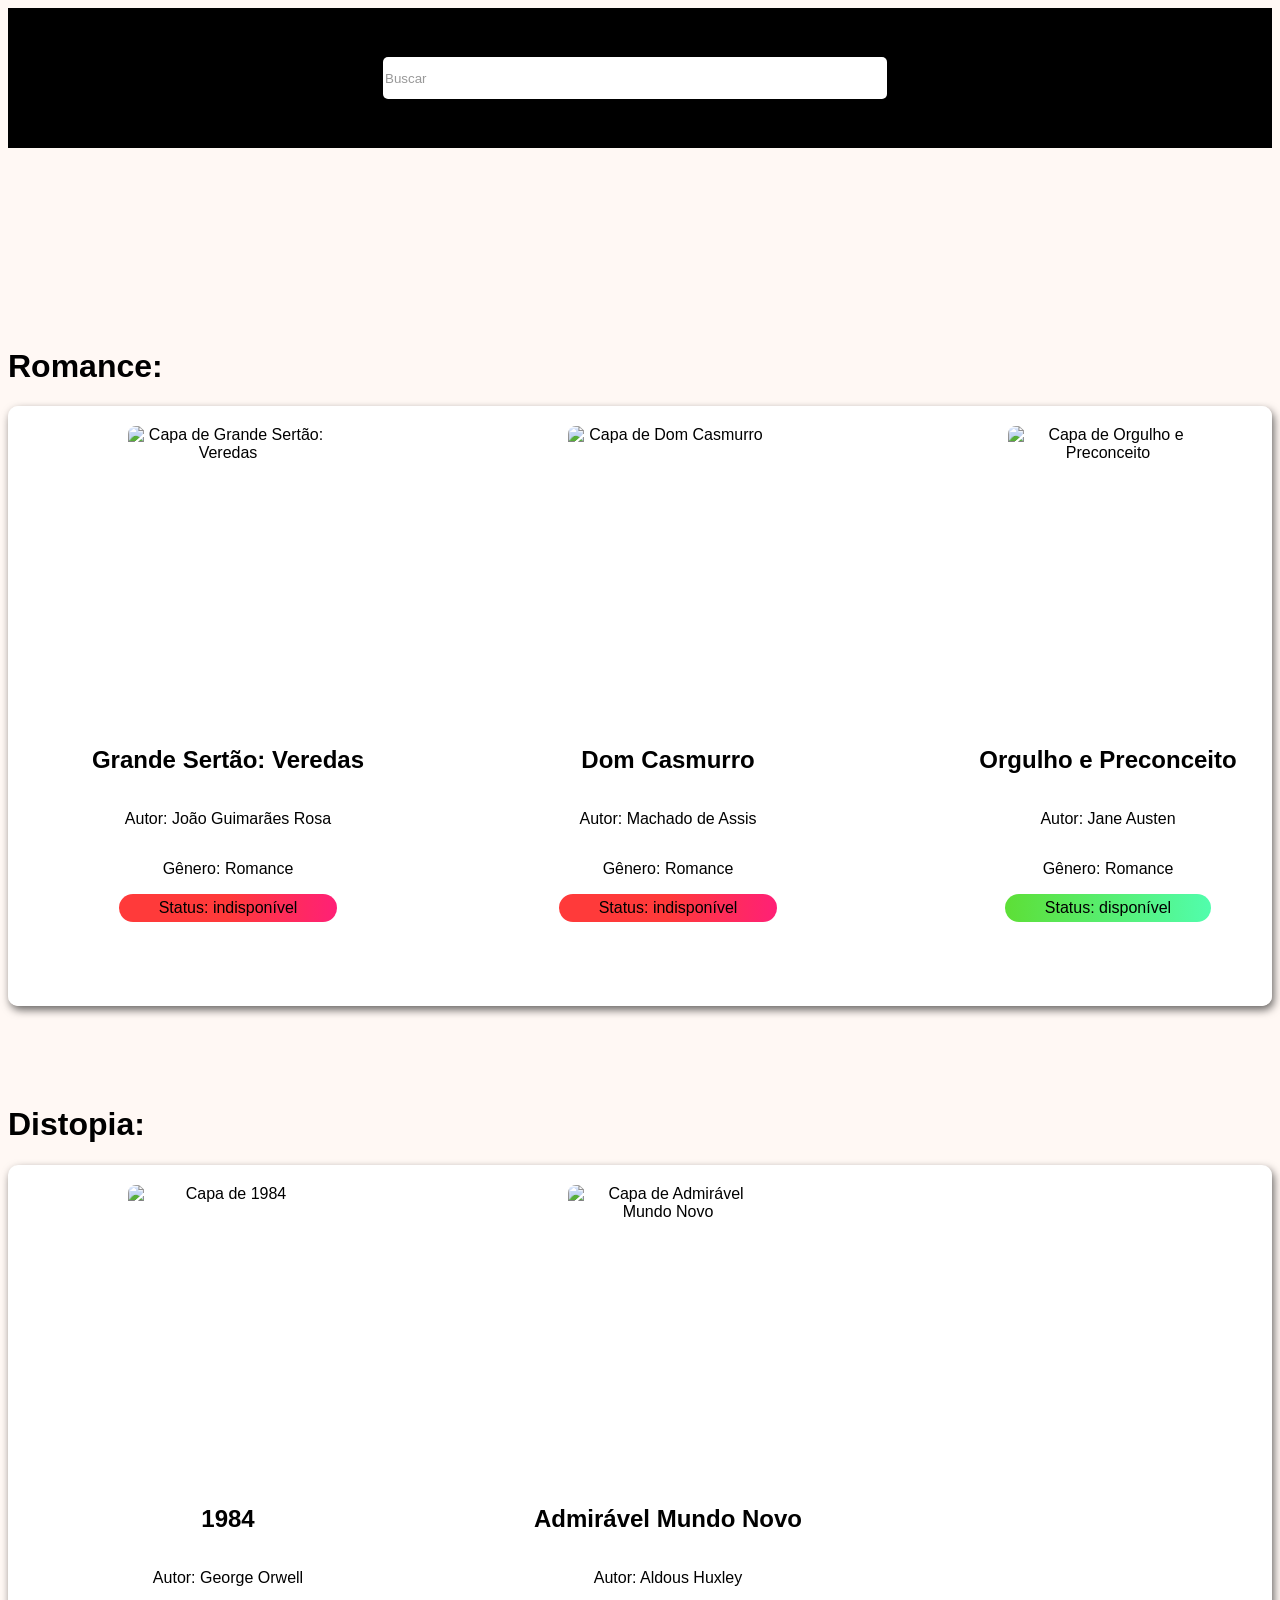
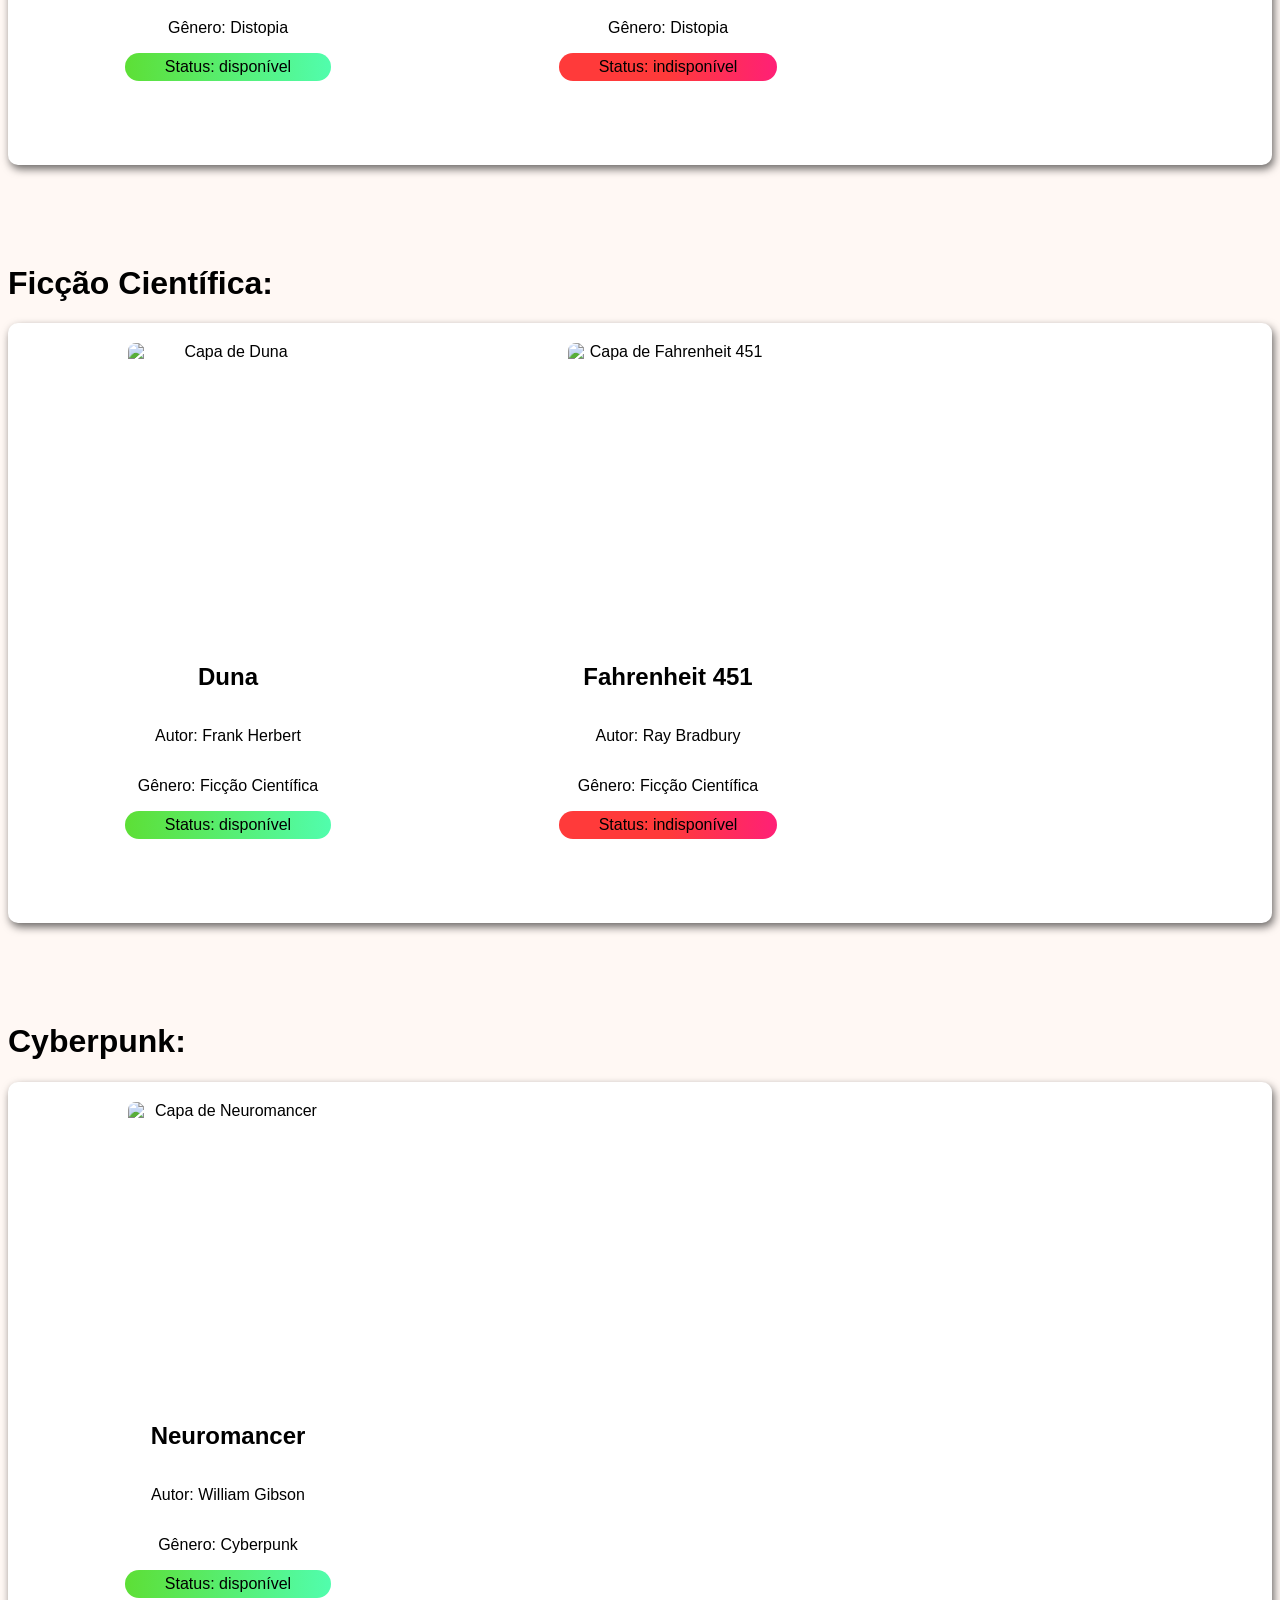
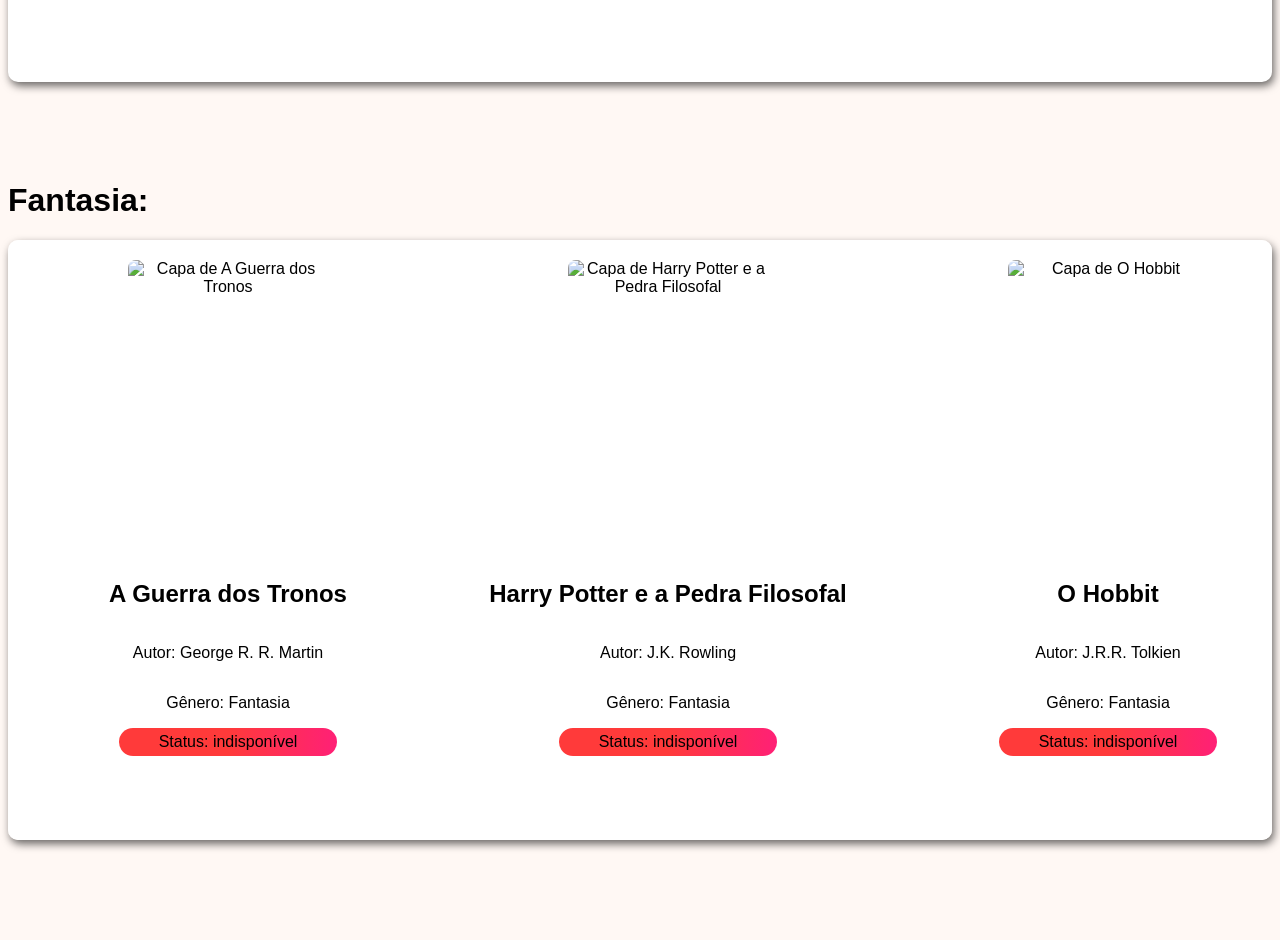
==== src/main/resources/static/pagina-inicial.html @ 563a9dd2 "Front-end da página inicial feita com banco de dados local" ====
<!DOCTYPE html>
<html lang="en">
<head>
    <meta charset="UTF-8">
    <meta name="viewport" content="width=device-width, initial-scale=1.0">
    <link rel="stylesheet" href="./css/styles_pagina-inicial.css" />
    <title>Página inicial</title>
</head>
<body>
    <header>
        <nav>
            <input type="text" id="pesquisar" placeholder="Buscar">
            
        </nav>
    </header>
    <ul id="resultados">

    </ul>

    <main></main>
    

    <script src="./scripts/script_pagina-inicial.js"></script>
</body>
</html>
---- src/main/resources/static/css/styles_pagina-inicial.css ----
body
{
    background-color: rgba(255, 225, 205, 0.212);
    font-family: Arial, sans-serif;
}
nav{
    background-color: black;
    display: flex;
    justify-content: center;
    align-items: center;
    padding: 20px;
    height: 100px;
}

input[type="text"] {
    height: 40px;
    width: 500px;
    border: none;
    border-radius: 5px;
    margin-right: 10px;
}
input[type="text"]:focus {
    outline: none;
}

input[type="text"]::placeholder {
    right: 10px;
    color: #999;
}

main
{
    margin-top: 200px;
}

.linhas
{
    background-color: white;
    height: 600px;
    margin-bottom: 100px;
    display: flex;
    scroll-behavior: smooth;
    overflow-x: auto;
    overflow-y: hidden;
    border-radius: 10px;
    box-shadow: 2px 4px 8px #00000096;
}

.quadrados
{
    min-width: 400px;
    height: 100%;
    padding: 20px;
    
    display: flex;
    flex-direction: column;  
    align-items: center;     
    text-align: center;
}

.icone-pesquisa
{
  object-fit: cover;
  cursor: pointer;
  border-radius: 8px;
  width: 200px;
  height: 300px;
  transition: transform ease-in-out .4s;
  transition: box-shadow ease-in-out .3s;
  
}

.icone-pesquisa:hover
{
  transform: scale(1.02);
  box-shadow: 2px 4px 8px #00000096;
}

span
{
    border-radius: 20px;
    background-image: linear-gradient(to right, rgb(93, 223, 54), rgb(81, 253, 173));
    
    padding: 5px 40px;
}
.resultados
{
    display: flex;
    flex-wrap: wrap;
    justify-content: center;
    margin-top: 20px;
}
.resultado-item
{
    background-color: rgb(238, 238, 238);
    border-radius: 10px;
    padding: 10px;
    margin: 10px;
    width: 200px;
    text-align: center;
    box-shadow: 2px 4px 8px #00000044;
    list-style-type: none;
}
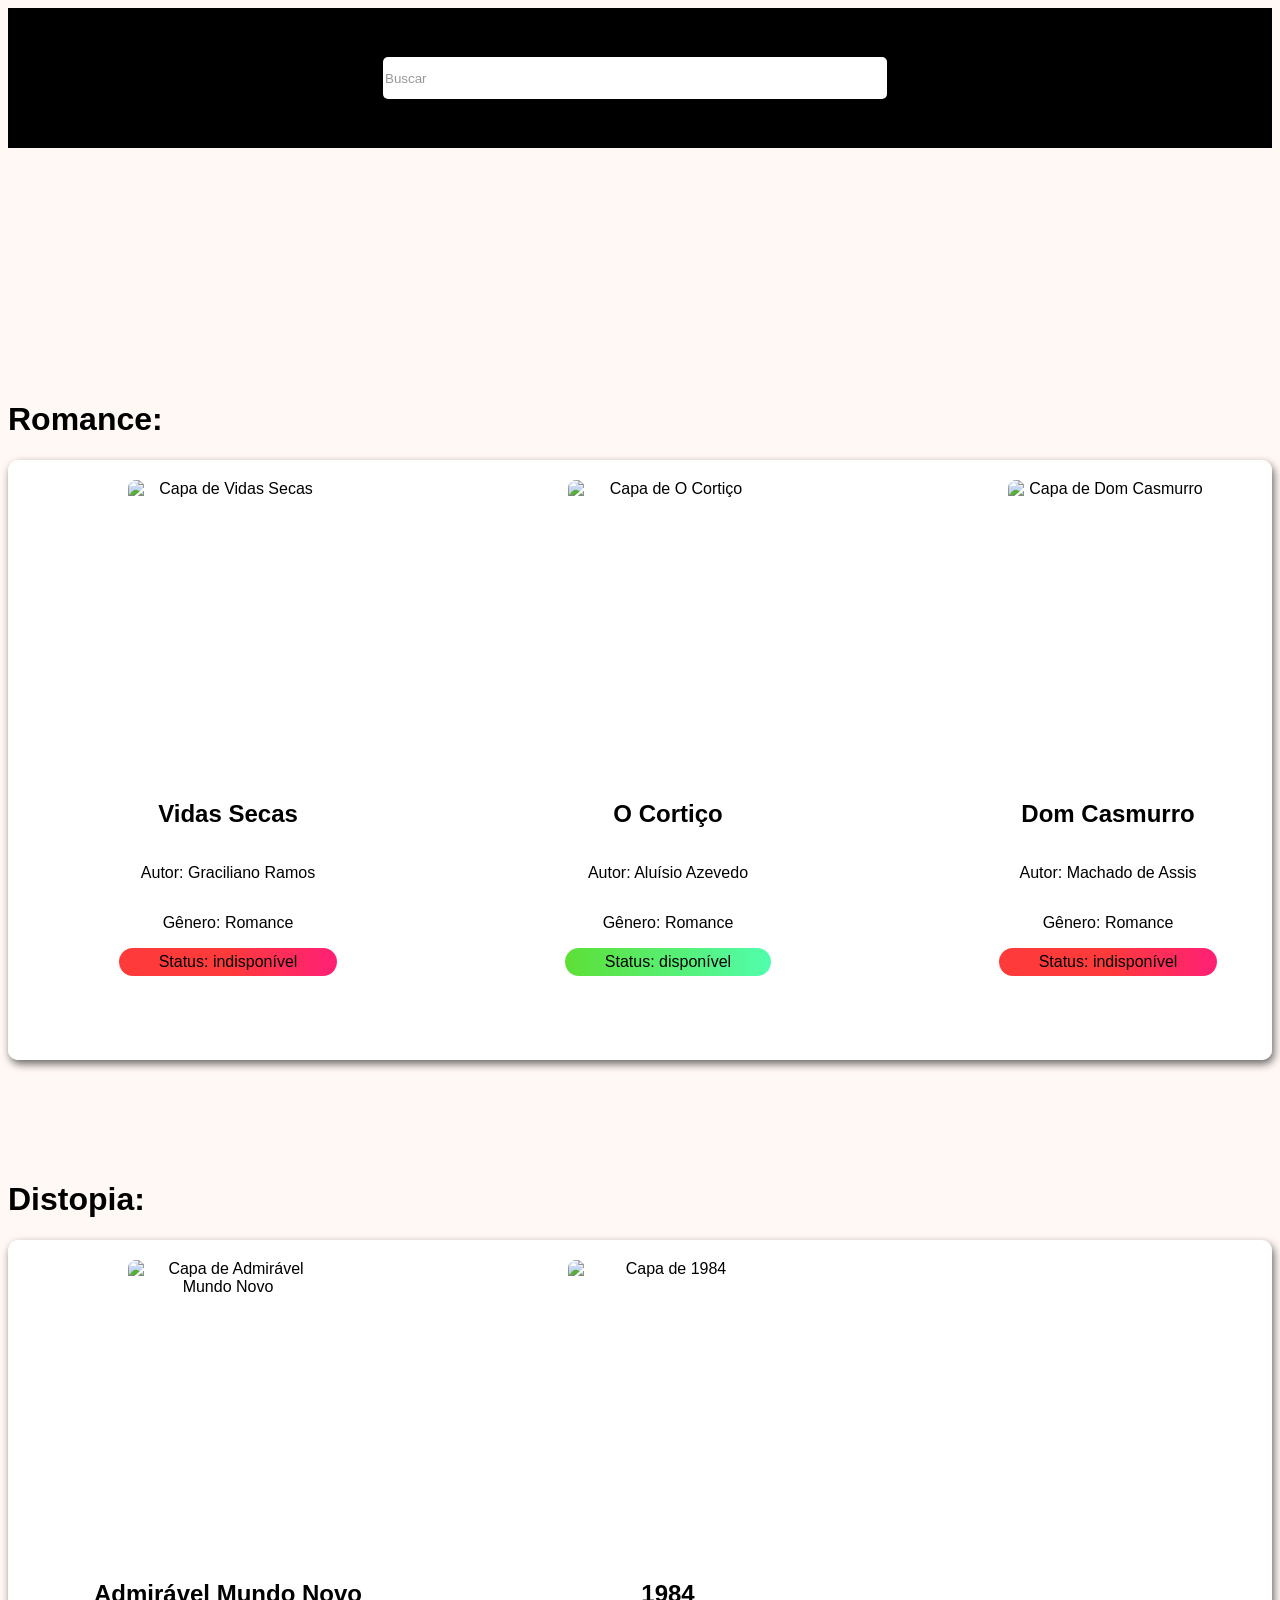
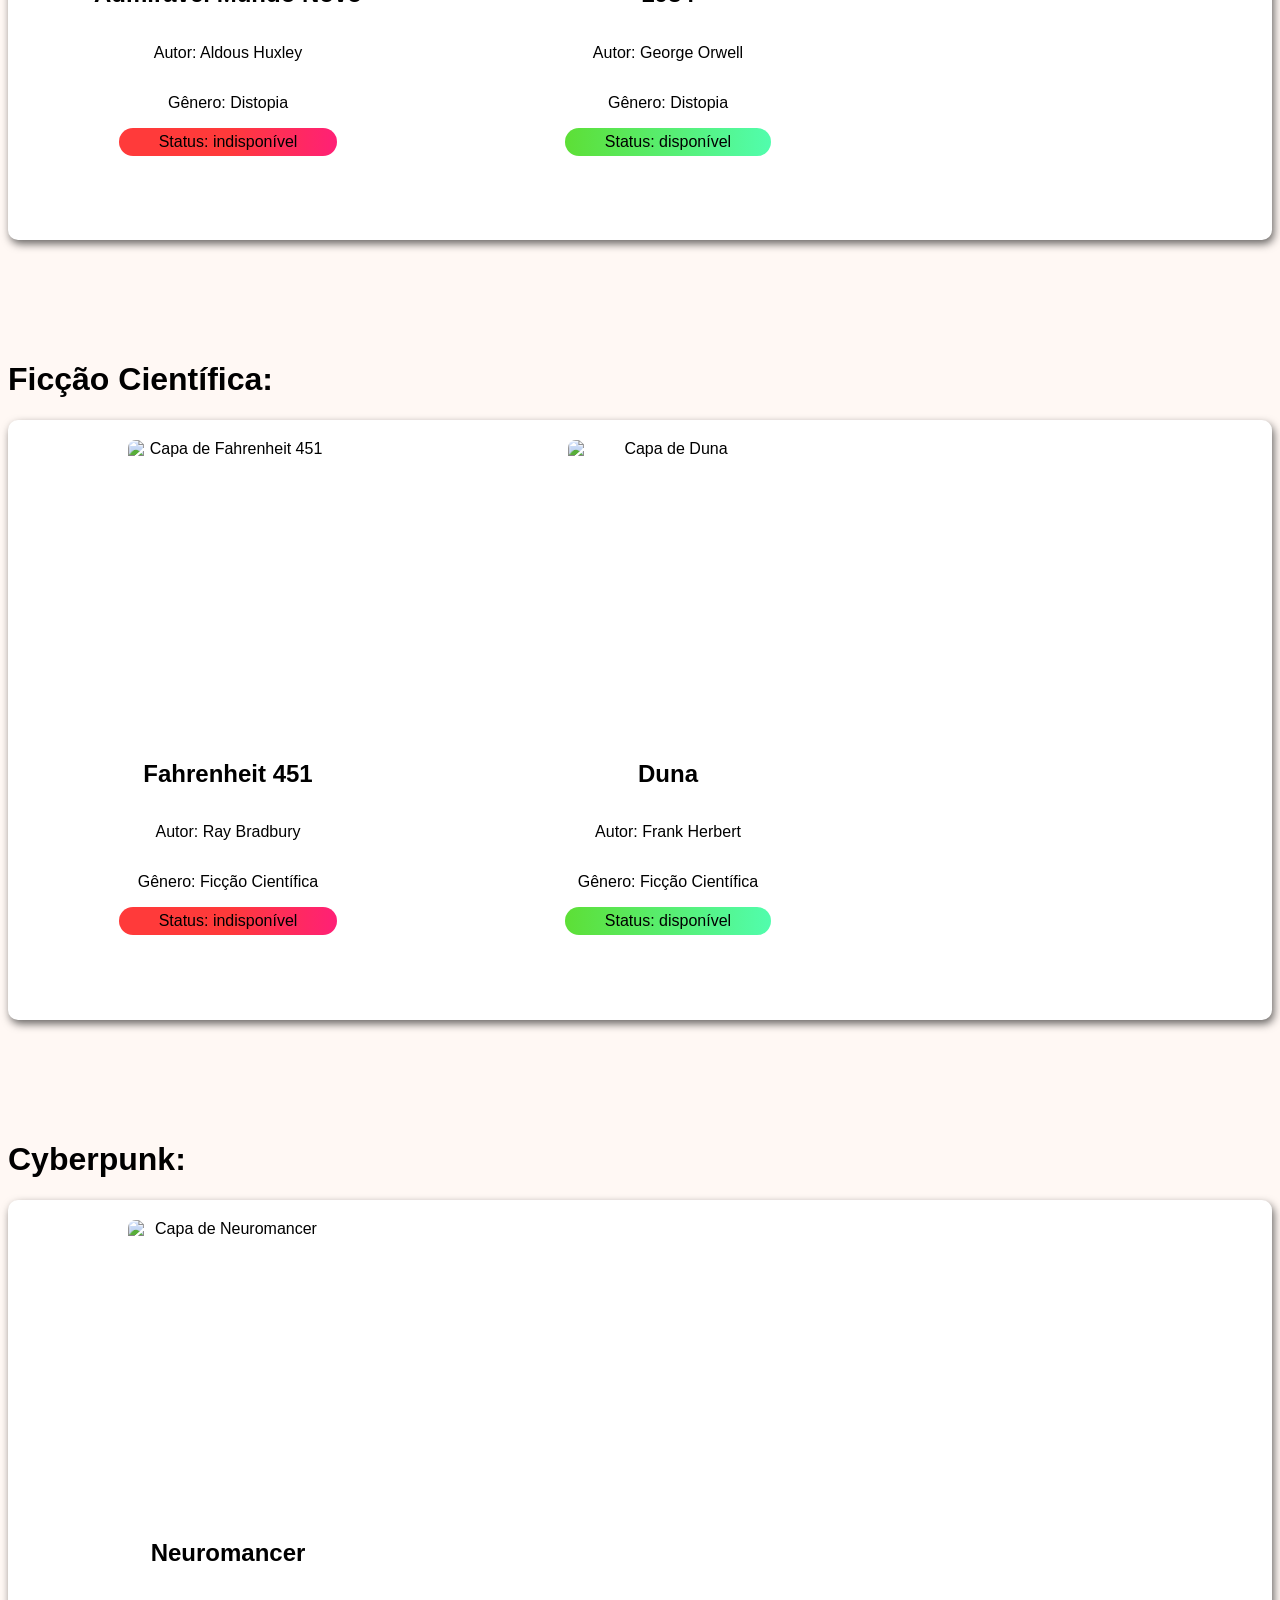
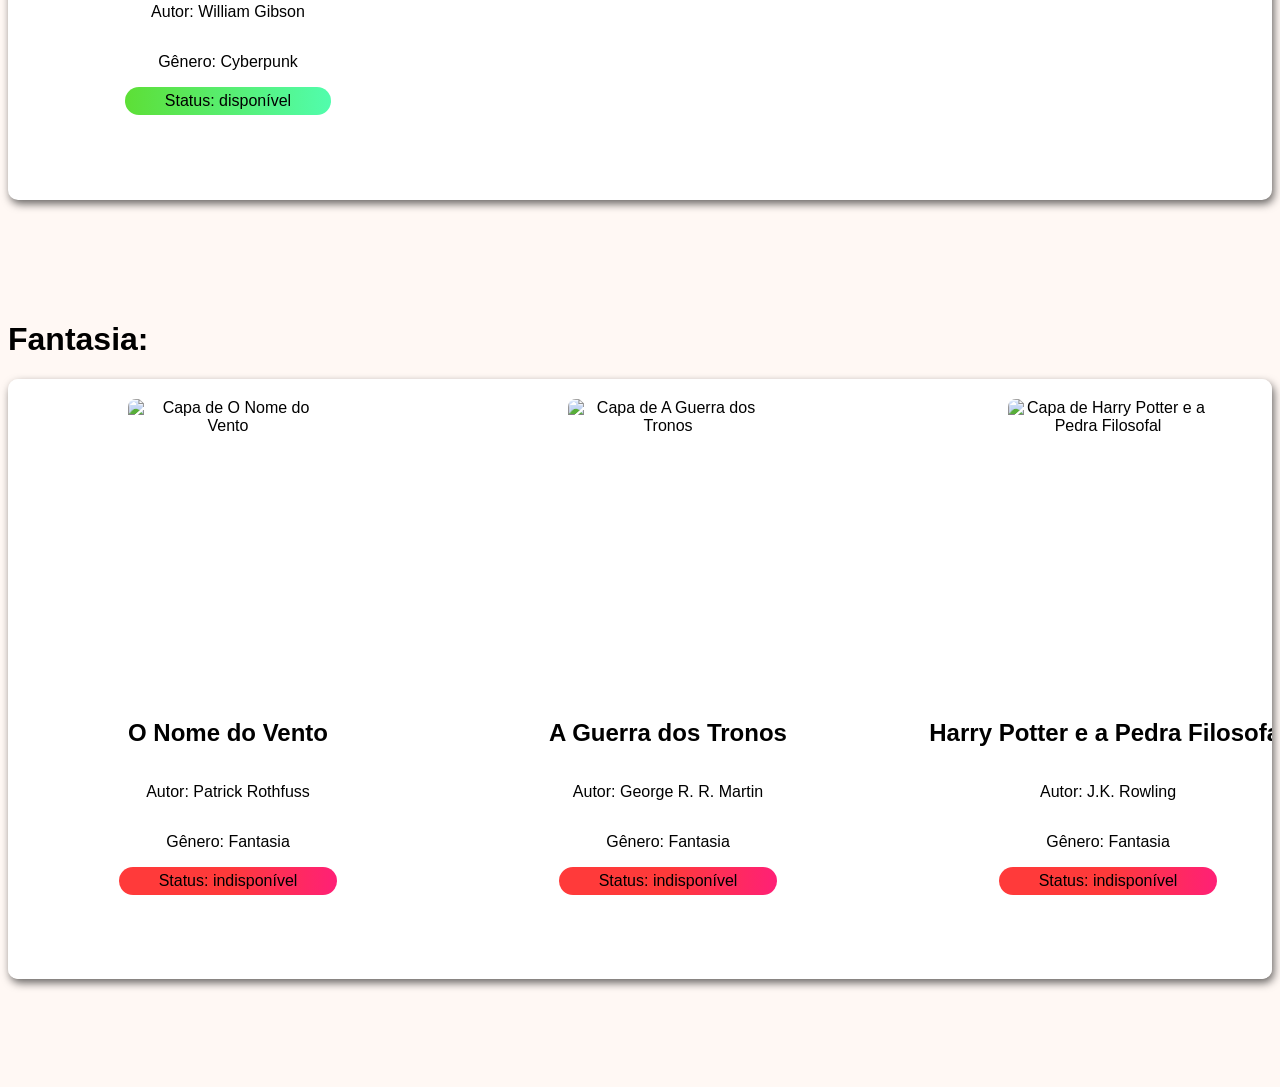
==== commit b7b777d9: "base pra página do livro" ====
--- a/src/main/resources/static/pagina-inicial.html
+++ b/src/main/resources/static/pagina-inicial.html
@@ -1,5 +1,5 @@
 <!DOCTYPE html>
-<html lang="en">
+<html lang="pt-br">
 <head>
     <meta charset="UTF-8">
     <meta name="viewport" content="width=device-width, initial-scale=1.0">
@@ -19,7 +19,6 @@
 
     <main></main>
     
-
-    <script src="./scripts/script_pagina-inicial.js"></script>
+    <script type="module" src="./scripts/script_pagina-inicial.js"></script>
 </body>
 </html>
--- a/src/main/resources/static/css/styles_pagina-inicial.css
+++ b/src/main/resources/static/css/styles_pagina-inicial.css
@@ -1,5 +1,8 @@
 body
 {
+    display: flex;
+    flex-direction: column;
+     min-height: 100vh;
     background-color: rgba(255, 225, 205, 0.212);
     font-family: Arial, sans-serif;
 }
@@ -31,6 +34,7 @@
 main
 {
     margin-top: 200px;
+    flex: 1;
 }
 
 .linhas
@@ -100,4 +104,5 @@
     text-align: center;
     box-shadow: 2px 4px 8px #00000044;
     list-style-type: none;
-}
+} 
+
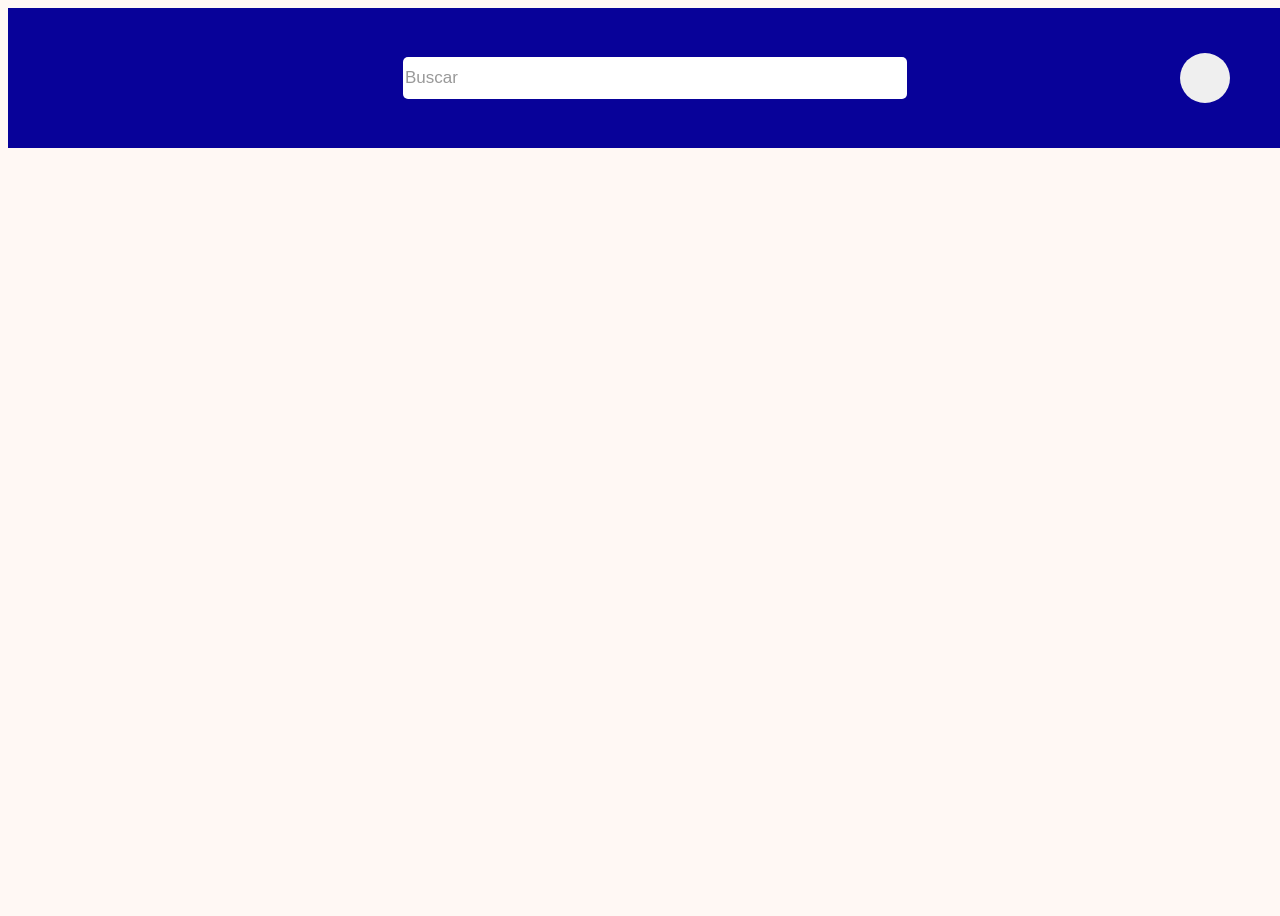
==== commit e147df91: "Fiz todo o sistema de salvar e deletar livors da lista de salvo gooooo drinking" ====
--- a/src/main/resources/static/pagina-inicial.html
+++ b/src/main/resources/static/pagina-inicial.html
@@ -10,15 +10,15 @@
     <header>
         <nav>
             <input type="text" id="pesquisar" placeholder="Buscar">
-            
+            <button id="btn_perfil"></button>
         </nav>
     </header>
     <ul id="resultados">
 
     </ul>
 
-    <main></main>
-    
+    <main>
+    </main>
     <script type="module" src="./scripts/script_pagina-inicial.js"></script>
 </body>
 </html>
--- a/src/main/resources/static/css/styles_pagina-inicial.css
+++ b/src/main/resources/static/css/styles_pagina-inicial.css
@@ -5,13 +5,16 @@
      min-height: 100vh;
     background-color: rgba(255, 225, 205, 0.212);
     font-family: Arial, sans-serif;
-}
+
+}
+
 nav{
-    background-color: black;
+    background-color: #080299;
     display: flex;
     justify-content: center;
     align-items: center;
     padding: 20px;
+    width: 100%;
     height: 100px;
 }
 
@@ -22,25 +25,67 @@
     border-radius: 5px;
     margin-right: 10px;
 }
-input[type="text"]:focus {
+input[type="text"]:focus 
+{
     outline: none;
 }
 
-input[type="text"]::placeholder {
+input[type="text"]::placeholder 
+{
     right: 10px;
     color: #999;
+    font-size: 17px;
+}
+
+#btn_perfil
+{
+    background-image: url("../imgs/icone-perfil.png");
+    position: absolute;
+    width: 50px;
+    height: 50px;
+    border-radius: 50%;
+    border: none;
+    right: 50px;   
+    z-index: 10;
+} 
+
+#div_perfil {
+    position: absolute;
+    display: flex;
+    justify-content: center;
+    padding: 20px;
+    right: 30px;
+    top: 50px;
+    background-color: #949ba7;
+    box-shadow: 5px 5px 15px black;
+    border-radius: 10px;
+    width: 250px;
+    height: 500px;
+}
+
+.ul_perfil {
+    margin: auto;
+    padding: 0;
+    display: flex;
+    flex-direction: column;  
+    align-items: center;      
+}
+
+a {
+    text-decoration: none;
+    color: black;
 }
 
 main
 {
-    margin-top: 200px;
+    margin-top: 50px;
     flex: 1;
 }
 
 .linhas
 {
     background-color: white;
-    height: 600px;
+    height: 650px;
     margin-bottom: 100px;
     display: flex;
     scroll-behavior: smooth;
@@ -80,11 +125,38 @@
   box-shadow: 2px 4px 8px #00000096;
 }
 
+.btn_icone_salvar {
+    width: 32px;
+    height: 32px;
+    border-radius: 50%; 
+    background-color: #f0f0f0; 
+    background-image: url('../imgs/icone-salvar.png');
+    background-size: 18px;
+    background-position: center;
+    background-repeat: no-repeat;
+    border: none;
+    cursor: pointer;
+    margin-right: auto;
+    margin-bottom: 20px;
+    transition: background-color 0.2s, transform 0.1s;
+}
+.btn_icone_salvar.salvo {
+  background-color: #6d68ff;
+}
+.btn_icone_salvar:hover {
+    background-color: #6d68ff;
+    transform: scale(1.05);
+}
+
+button:active {
+    transform: scale(0.95);
+}
+
 span
 {
     border-radius: 20px;
     background-image: linear-gradient(to right, rgb(93, 223, 54), rgb(81, 253, 173));
-    
+    font-weight: bold;
     padding: 5px 40px;
 }
 .resultados
@@ -92,11 +164,12 @@
     display: flex;
     flex-wrap: wrap;
     justify-content: center;
-    margin-top: 20px;
-}
-.resultado-item
-{
-    background-color: rgb(238, 238, 238);
+    margin-top: auto 20px;
+}
+li
+{
+    justify-content: center;
+    background-color: rgb(255, 255, 255);
     border-radius: 10px;
     padding: 10px;
     margin: 10px;
@@ -106,3 +179,24 @@
     list-style-type: none;
 } 
 
+li :hover
+{
+    cursor: pointer;
+    background-color: rgb(241, 241, 241);
+}
+
+footer
+{
+    background-color: #050175;
+    gap: 20px;
+    display: flex;
+    height: 60px;
+    align-items: center;
+}
+
+footer p
+{
+    position: absolute;
+    color: white;
+    right: 10px;
+}
